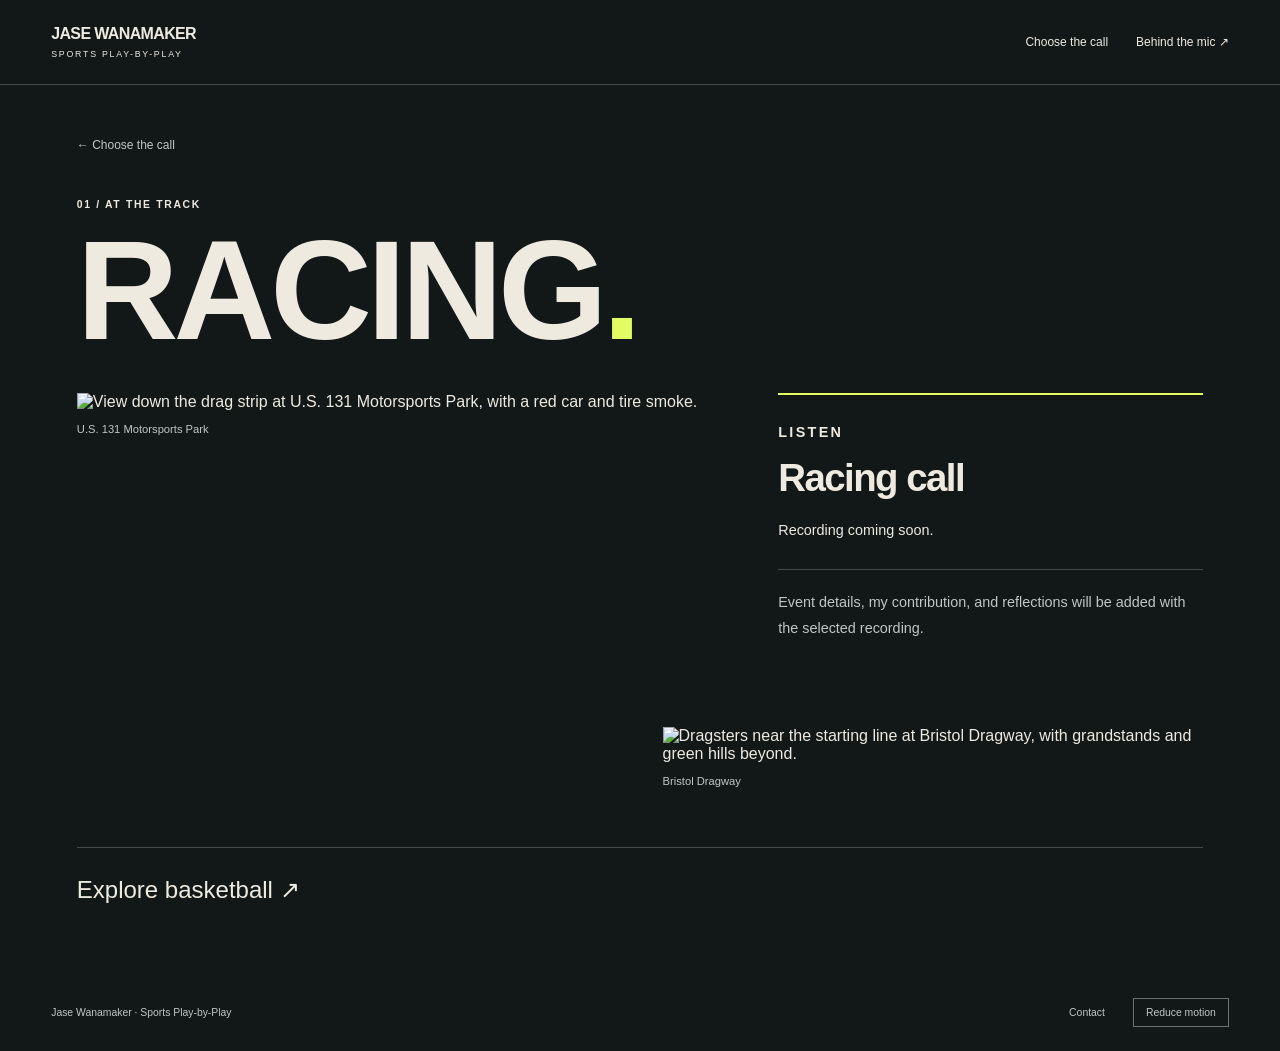
==== racing.html @ 2de504c3 "Add files via upload" ====
<!DOCTYPE html>
<html lang="en"><head><meta charset="utf-8"><meta name="viewport" content="width=device-width, initial-scale=1"><meta name="description" content="Jase Wanamaker — Sports Play-by-Play. Racing and basketball commentary portfolio."><title>Racing | Jase Wanamaker</title><link rel="stylesheet" href="styles.css"><script src="content.js" defer></script><script src="app.js" defer></script></head><body class="project racing" data-project="racing"><a class="skip" href="#main">Skip to content</a><header class="masthead"><a class="wordmark" href="index.html">JASE WANAMAKER<span>SPORTS PLAY-BY-PLAY</span></a><nav aria-label="Main"><a href="index.html">Choose the call</a><a href="about.html">Behind the mic ↗</a></nav></header><main id="main"><div class="project-title"><a href="index.html?sport=racing" class="back-link">← Choose the call</a><p class="eyebrow">01 / AT THE TRACK</p><h1>RACING<span>.</span></h1></div><div class="project-layout"><figure class="venue-lead"><img src="assets/us131.jpg" alt="View down the drag strip at U.S. 131 Motorsports Park, with a red car and tire smoke."><figcaption>U.S. 131 Motorsports Park</figcaption></figure><section class="listening"><p class="eyebrow">LISTEN</p><h2 id="project-call-title">Racing call</h2><p id="project-status">Recording coming soon.</p><div id="project-media" class="media-slot"></div><div id="project-details"></div><p class="pending-note">Event details, my contribution, and reflections will be added with the selected recording.</p><details id="transcript-section" hidden><summary>Read transcript</summary><div id="transcript-text"></div></details></section></div><figure class="second-venue"><img src="assets/bristol.jpg" alt="Dragsters near the starting line at Bristol Dragway, with grandstands and green hills beyond."><figcaption>Bristol Dragway</figcaption></figure><a class="next-sport" href="basketball.html">Explore basketball ↗</a></main><footer><span>Jase Wanamaker · Sports Play-by-Play</span><a href="about.html#contact">Contact</a><button class="motion-toggle" type="button" aria-pressed="false">Reduce motion</button></footer></body></html>
---- styles.css ----
:root{--paper:#eeeae0;--ink:#121818;--accent:#e3fc64;--muted:#bfc7c3;--line:#ffffff35;font-family:Arial,Helvetica,sans-serif;color:var(--paper);background:var(--ink);font-synthesis:none}*{box-sizing:border-box}body{margin:0}a{color:inherit;text-decoration:none}button{font:inherit;color:inherit;cursor:pointer}a:focus-visible,button:focus-visible,summary:focus-visible{outline:3px solid var(--accent);outline-offset:5px}button{border:0}h1,h2,p{margin:0}h1{font-family:Impact,'Arial Narrow',sans-serif;font-weight:900;letter-spacing:-.035em;line-height:.89}h1 span{color:var(--accent)}h2{font-size:clamp(1.7rem,3vw,2.8rem);letter-spacing:-.04em}.eyebrow{font-size:.65rem;font-weight:700;letter-spacing:.16em;line-height:1.6}.skip{position:fixed;top:-100px;left:15px;padding:15px;background:var(--accent);color:var(--ink);z-index:100}.skip:focus{top:12px}.masthead{display:flex;justify-content:space-between;gap:22px;align-items:center;padding:25px 4vw;border-bottom:1px solid var(--line);position:relative;z-index:5}.wordmark{font-size:1rem;font-weight:900;letter-spacing:-.04em}.wordmark span{display:block;margin-top:6px;font-size:.55rem;letter-spacing:.2em;font-weight:400}.masthead nav{display:flex;gap:28px;font-size:.75rem}.masthead nav a:hover{color:var(--accent)}footer{display:flex;align-items:center;gap:28px;padding:24px 4vw;font-size:.65rem;color:var(--muted)}footer>span{margin-right:auto}.motion-toggle{background:transparent;border:1px solid #69736f;padding:8px 12px;font-size:.65rem}.home .masthead{position:absolute;inset:0 0 auto;background:linear-gradient(#07120c99,transparent)}.stage{min-height:850px;height:calc(100svh - 72px);position:relative;isolation:isolate;overflow:hidden;padding:125px 4vw 30px;display:grid;grid-template-columns:1.05fr 1fr;grid-template-rows:auto 1fr auto auto;gap:25px 4vw}.environment{position:absolute;inset:0;z-index:-3;background-image:linear-gradient(90deg,#05100bd9,#07120c30),linear-gradient(0deg,#07120cef,transparent 70%),url('assets/us131.jpg');background-size:cover;background-position:center;transition:filter .6s,transform 1s;transform:scale(1.02)}.stage-top{grid-column:1/-1;display:flex;justify-content:space-between;gap:20px}.edition{font-size:.65rem;letter-spacing:.15em;color:var(--accent)}.call-heading{align-self:center}.call-heading .eyebrow{margin-bottom:24px}.call-heading h1{font-size:clamp(5.5rem,9.2vw,10rem)}.sport-switch{grid-column:1;display:flex;gap:12px;align-self:end}.sport-switch button{display:flex;align-items:center;gap:16px;background:#07120c99;backdrop-filter:blur(12px);border:1px solid #ffffff55;padding:18px 22px;font-weight:800;font-size:.9rem;transition:background .2s}.sport-switch button span{font-size:.6rem;font-weight:400}.sport-switch button[aria-pressed=true]{background:var(--accent);border-color:var(--accent);color:var(--ink)}.sport-switch b{margin-left:12px}.on-air{grid-column:2;grid-row:2/4;align-self:end;background:#111b18e8;backdrop-filter:blur(12px);border:1px solid #ffffff50;position:relative;padding:24px}.player-meta{display:flex;gap:9px;align-items:center;font-size:.65rem;padding-bottom:20px;border-bottom:1px solid var(--line)}.signal{width:7px;height:7px;background:var(--accent);border-radius:50%;flex-shrink:0}.pill{margin-left:auto;font-size:.5rem;letter-spacing:.08em;color:#d5dcd8}.player-main{display:flex;gap:20px;align-items:end;justify-content:space-between;padding:25px 0}.player-main h2{margin:7px 0 12px}.player-main p:not(.eyebrow){font-size:.8rem;color:var(--muted)}.listen-link{font-size:.75rem;border-bottom:1px solid var(--accent);padding-bottom:8px;white-space:nowrap}.listen-link span{color:var(--accent);padding-left:12px}.venue-controls{display:flex;gap:12px;border-top:1px solid var(--line);padding-top:16px}.venue-controls button{background:transparent;border-bottom:1px solid transparent;font-size:.65rem;padding:6px 0;color:var(--muted)}.venue-controls button[aria-pressed=true]{color:var(--accent);border-color:var(--accent)}.scene-caption{grid-column:1/-1;display:flex;justify-content:space-between;font-size:.55rem;letter-spacing:.1em;border-top:1px solid var(--line);padding-top:16px;gap:20px}.court{display:none;pointer-events:none}.home[data-sport=basketball]{--accent:#ffb879}.home[data-sport=basketball] .stage{grid-template-columns:1fr 1.2fr;grid-template-rows:auto auto 1fr auto}.home[data-sport=basketball] .environment{background-image:radial-gradient(ellipse at 70% 45%,#62432c66,transparent 65%),linear-gradient(120deg,#151b24,#090f16);transform:scale(1)}.home[data-sport=basketball] .court{display:block;position:absolute;width:75%;height:76%;right:-12%;top:22%;border:2px solid #ffc58d40;z-index:-2;transform:perspective(900px) rotateY(-20deg) rotateZ(-14deg);border-radius:12px}.court:before{content:'';position:absolute;inset:0 50% 0 0;border-right:2px solid #ffc58d40}.court:after{content:'';position:absolute;border:2px solid #ffc58d40;width:150px;height:150px;left:calc(50% - 75px);top:calc(50% - 75px);border-radius:50%}.home[data-sport=basketball] .call-heading{grid-column:1;grid-row:2;align-self:start}.home[data-sport=basketball] .call-heading h1{font-size:clamp(4.5rem,7vw,8rem)}.home[data-sport=basketball] .sport-switch{grid-column:1;grid-row:3;flex-direction:column;align-self:start;max-width:315px}.home[data-sport=basketball] .sport-switch b{margin-left:auto}.home[data-sport=basketball] .on-air{grid-column:2;grid-row:2/4;align-self:center;padding:36px;background:#101720ef;border-top:3px solid var(--accent)}.home[data-sport=basketball] .player-main{display:block;padding:35px 0}.home[data-sport=basketball] .listen-link{display:inline-block;margin-top:26px}.scene-enter .on-air{animation:arrive .45s ease-out}.scene-enter .call-heading{animation:arrive .6s ease-out}@keyframes arrive{from{opacity:.4;transform:translateY(18px)}to{opacity:1;transform:translateY(0)}}[hidden]{display:none!important}.media-slot audio,.media-slot video{width:100%;margin:15px 0;display:block}.media-slot video{max-height:380px;background:#000}.external-play{display:block;background:var(--accent);color:#121818;padding:16px;margin:14px 0;font-size:.8rem;font-weight:bold}.waveform{display:block;width:100%;height:42px}.playback-status{font-size:.7rem;line-height:1.6;color:var(--muted)}.project main,.about main{padding:50px 6vw 70px;max-width:1700px;margin:auto}.project-title{margin-bottom:40px}.back-link{display:inline-block;font-size:.75rem;margin-bottom:45px;color:var(--muted)}.project-title h1{font-size:clamp(4rem,11vw,10rem);margin-top:14px}.project-layout{display:grid;grid-template-columns:1.5fr 1fr;gap:5vw;align-items:start}.venue-lead{margin:0}.venue-lead img{width:100%;display:block}.venue-lead figcaption,.second-venue figcaption{font-size:.7rem;margin-top:12px;color:var(--muted)}.listening{border-top:2px solid var(--accent);padding:25px 0}.listening h2{margin:10px 0 18px}.listening>p{font-size:.9rem;line-height:1.8}.pending-note{border-top:1px solid var(--line);margin-top:25px;padding-top:20px;color:var(--muted)}.second-venue{width:48%;margin:60px 0 0 auto}.second-venue img{width:100%;display:block}.next-sport{display:block;border-top:1px solid var(--line);margin-top:60px;padding-top:28px;font-size:1.5rem}.basketball{--accent:#ffb879}.basketball .project-layout{grid-template-columns:1fr 1.3fr}.basketball-lead{padding:50px 30px;min-height:340px;display:flex;flex-direction:column;justify-content:center;border:1px solid #ffb87955;background:repeating-linear-gradient(90deg,transparent 0 55px,#ffb87908 56px 57px),#1b2229}.basketball-lead>span{font-family:Impact,'Arial Narrow',sans-serif;font-size:clamp(3rem,5vw,6rem);line-height:1.05}.basketball-lead p{font-size:.75rem;line-height:1.8;margin-top:25px;color:var(--muted)}#project-details section{margin-top:25px}#project-details h3{font-size:.8rem;color:var(--accent)}#project-details p,#transcript-text{font-size:.95rem;line-height:1.8;white-space:pre-line}details{margin-top:25px;border-top:1px solid var(--line);padding-top:15px}summary{cursor:pointer;font-size:.8rem}.about-heading h1{font-size:clamp(5rem,10vw,10rem);margin:22px 0 50px}.about-layout{display:grid;grid-template-columns:1fr 2fr;gap:9vw}.about aside>p{margin:12px 0 35px}.about aside img{width:100%}.about .caption{font-size:.65rem;margin-top:10px;color:var(--muted)}.about article section{padding:30px 0;border-top:1px solid var(--line)}.about article section h2{font-size:1rem;letter-spacing:0;margin-bottom:18px;color:var(--accent)}.about article p{font-size:1.1rem;line-height:1.85}.about article a{display:block;margin-top:15px;text-decoration:underline;overflow-wrap:anywhere}.nojs{padding:25px}.reduced-motion *, .reduced-motion *:before,.reduced-motion *:after{animation:none!important;transition:none!important;scroll-behavior:auto!important}@media(prefers-reduced-motion:reduce){*,*:before,*:after{animation:none!important;transition:none!important;scroll-behavior:auto!important}}@media(min-width:1500px){.stage{min-height:900px}}@media(max-width:850px){.masthead{padding:22px 5vw}.masthead nav{gap:18px}.masthead nav a:first-child{display:none}.stage,.home[data-sport=basketball] .stage{height:auto;min-height:calc(100svh - 80px);display:flex;flex-direction:column;padding:120px 5vw 25px;gap:28px}.stage-top{width:100%}.call-heading,.home[data-sport=basketball] .call-heading{align-self:start;margin:35px 0 15px}.call-heading h1,.home[data-sport=basketball] .call-heading h1{font-size:clamp(4.4rem,15vw,8rem)}.sport-switch,.home[data-sport=basketball] .sport-switch{align-self:stretch;max-width:none;flex-direction:row}.sport-switch button{flex:1;padding:16px 12px;gap:9px;font-size:.75rem}.sport-switch b{margin-left:auto}.on-air,.home[data-sport=basketball] .on-air{align-self:stretch;margin-top:10px;padding:22px}.home[data-sport=basketball] .on-air{margin-top:50px}.scene-caption{margin-top:auto}.scene-caption span:last-child{display:none}.environment{background-position:60% center}.project-layout,.basketball .project-layout{grid-template-columns:1fr}.project main,.about main{padding:35px 5vw 45px}.project-title h1{font-size:clamp(3.2rem,12vw,7rem)}.listening{margin-top:20px}.second-venue{width:80%;margin-top:40px}.about-layout{grid-template-columns:1fr}.about aside{max-width:350px}.about article p{font-size:1rem}footer{flex-wrap:wrap;gap:18px}.player-meta{flex-wrap:wrap}.pill{margin-left:0}.player-main{align-items:start;flex-direction:column;gap:25px}.edition{font-size:.55rem}.stage-top .eyebrow{font-size:.5rem}}@media(max-width:360px){.sport-switch{flex-wrap:wrap}.call-heading h1,.home[data-sport=basketball] .call-heading h1{font-size:4rem}.wordmark{font-size:.85rem}.masthead nav{font-size:.65rem}}

/* Equal-choice opening: no sport is selected until the visitor chooses. */
.sport-gateway{min-height:calc(100svh - 72px);padding:140px 4vw 28px;display:flex;flex-direction:column;background:#101716}
.gateway-intro{display:flex;flex-direction:column;align-items:center;text-align:center;gap:17px;margin-bottom:40px}
.gateway-intro h1{font-size:clamp(2.7rem,5.8vw,6.8rem);line-height:1}
.gateway-intro>p:last-child{font-size:.85rem;color:var(--muted)}
.gateway-choices{display:grid;grid-template-columns:1fr 1fr;gap:20px;flex:1;min-height:360px}
.gateway-choice{position:relative;isolation:isolate;overflow:hidden;border:1px solid #ffffff40;padding:30px;display:flex;flex-direction:column;justify-content:space-between;min-width:0;background:#17201d;transition:border-color .3s,background .3s}
.choose-basketball{--choice-accent:#ffb879;background:#1c222a}.choose-racing{--choice-accent:#e3fc64}
.choice-number{font-size:.65rem;letter-spacing:.2em;color:var(--muted)}
.choice-title{display:flex;align-items:center;justify-content:space-between;gap:15px;margin:60px 0 45px}
.choice-title h2{font-family:Impact,'Arial Narrow',sans-serif;font-size:clamp(2.2rem,4.7vw,5.8rem);letter-spacing:-.035em;line-height:1}
.choice-arrow{font-size:2rem;color:var(--choice-accent);transition:transform .3s}
.choice-enter{display:flex;justify-content:space-between;font-size:.8rem;border-top:1px solid #ffffff40;padding-top:20px}
.choice-enter>span{color:var(--choice-accent)}
.gateway-choice:hover,.gateway-choice:focus-visible{border-color:var(--choice-accent);background:#26342e}
.choose-basketball:hover,.choose-basketball:focus-visible{background:#30323a}
.gateway-choice:hover .choice-arrow,.gateway-choice:focus-visible .choice-arrow{transform:translate(5px,-5px)}
.lane-lines{position:absolute;inset:-20% -5%;z-index:-1;transform:perspective(500px) rotateX(35deg) rotateZ(-22deg);transition:transform .6s}
.lane-lines i{position:absolute;top:0;bottom:0;width:20%;left:23%;border-left:2px solid #e3fc6425;border-right:2px solid #e3fc6425}
.lane-lines i+i{left:50%}.lane-lines:after{content:'';position:absolute;bottom:28%;left:10%;right:10%;border-top:14px dashed #e3fc641c}
.court-lines{position:absolute;z-index:-1;inset:12% -12% -15% 18%;border:2px solid #ffb87926;border-radius:5px;transform:rotate(-18deg);transition:transform .6s}
.court-lines:before{content:'';position:absolute;inset:0 50% 0 0;border-right:2px solid #ffb87926}
.court-lines:after{content:'';position:absolute;width:130px;height:130px;left:calc(50% - 65px);top:calc(50% - 65px);border:2px solid #ffb87926;border-radius:50%}
.gateway-choice:hover .lane-lines,.gateway-choice:focus-visible .lane-lines{transform:perspective(500px) rotateX(35deg) rotateZ(-18deg) scale(1.07)}
.gateway-choice:hover .court-lines,.gateway-choice:focus-visible .court-lines{transform:rotate(-12deg) scale(1.05)}
.gateway-note{text-align:center;margin-top:24px;font-size:.65rem;letter-spacing:.06em;color:var(--muted)}
.back-to-choices{font-size:.7rem;padding:0;background:transparent;border-bottom:1px solid var(--muted);padding-bottom:5px}
@media(max-width:850px){.sport-gateway{padding:125px 5vw 25px}.gateway-intro{margin-bottom:28px}.gateway-choices{min-height:420px;gap:14px}.gateway-choice{padding:22px 16px}.choice-title{flex-direction:column;align-items:start;gap:22px;margin:50px 0 30px}.choice-title h2{font-size:clamp(1.5rem,4.7vw,3.6rem)}.choice-number{font-size:.5rem}.choice-enter{font-size:.7rem}.gateway-note{line-height:1.7}}
@media(max-width:540px){.gateway-choices{grid-template-columns:1fr;min-height:0}.gateway-choice{min-height:200px;padding:20px 24px}.choice-title{flex-direction:row;align-items:center;margin:25px 0}.choice-title h2{font-size:clamp(1.8rem,8.5vw,3rem)}.choice-number{font-size:.55rem}.choice-enter{padding-top:13px}.gateway-intro h1{font-size:clamp(2rem,8.3vw,3rem)}.gateway-intro{gap:13px}.gateway-note{margin-top:18px}}
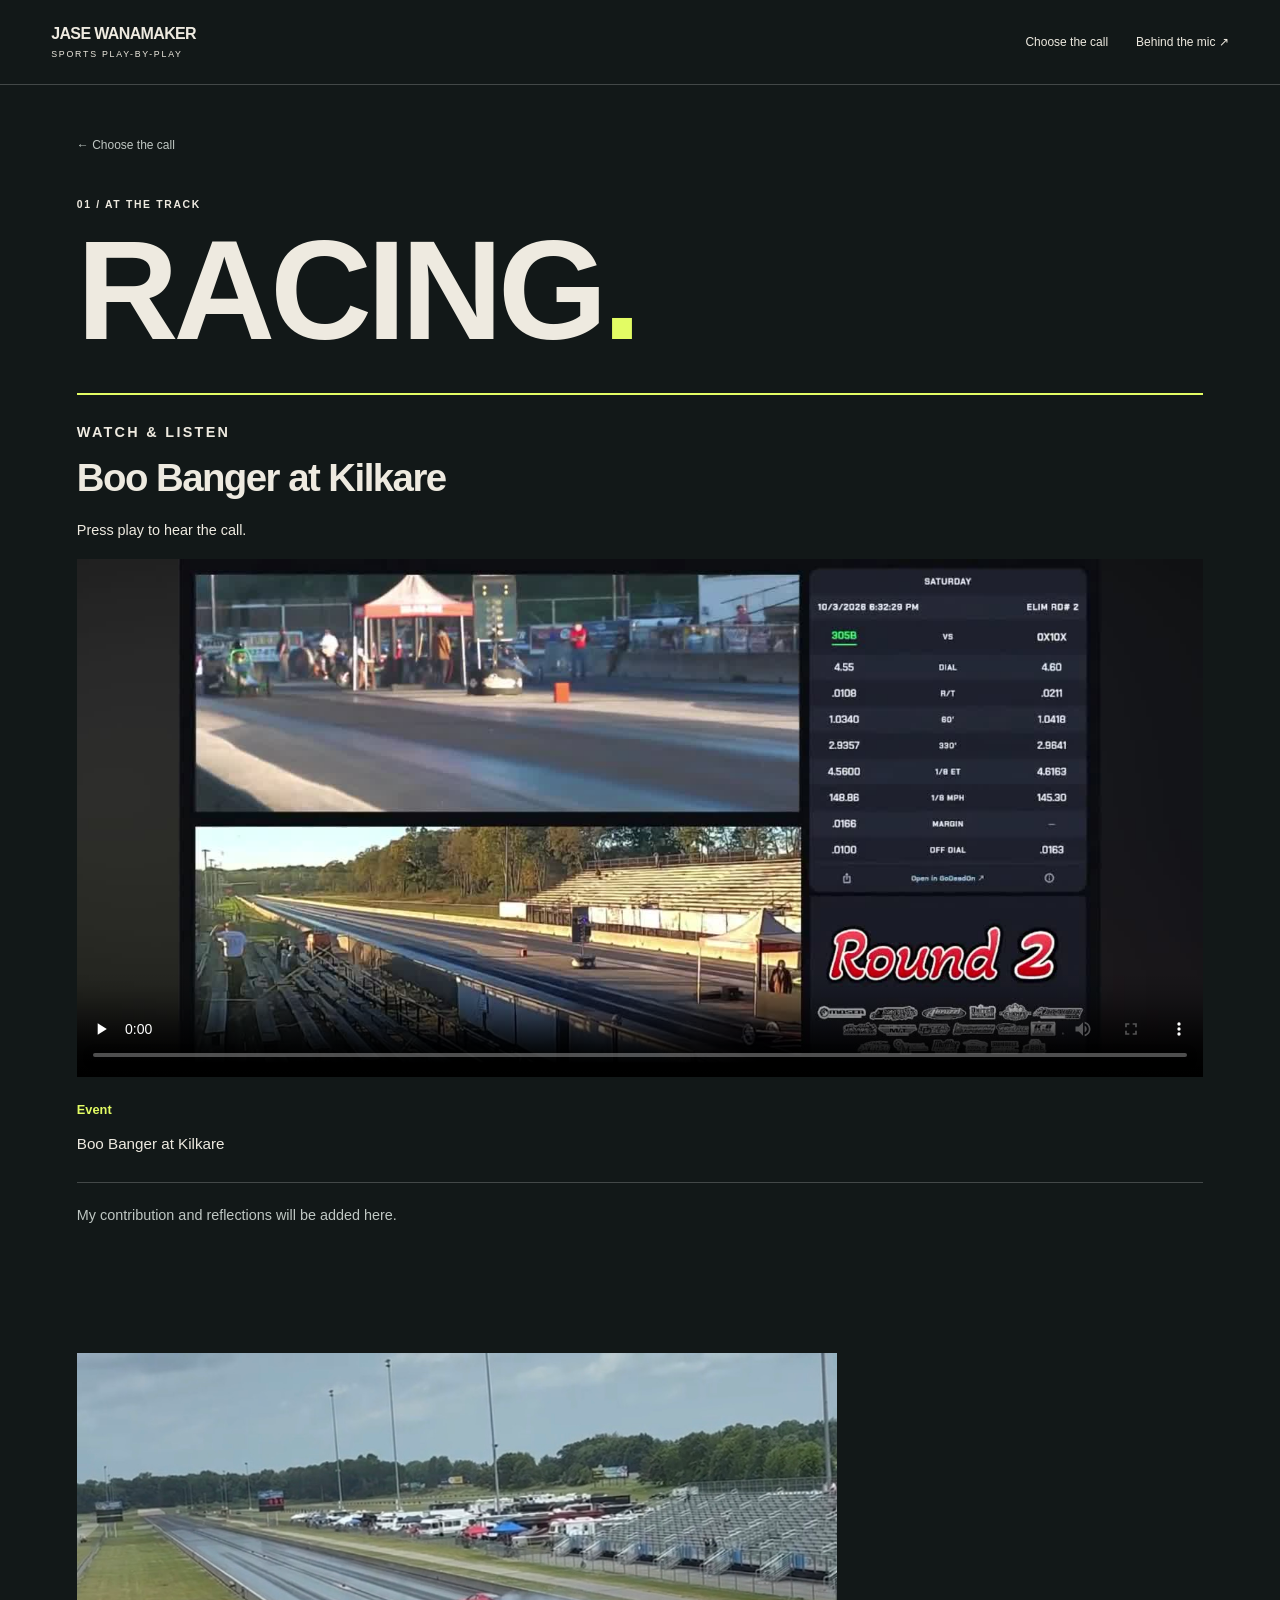
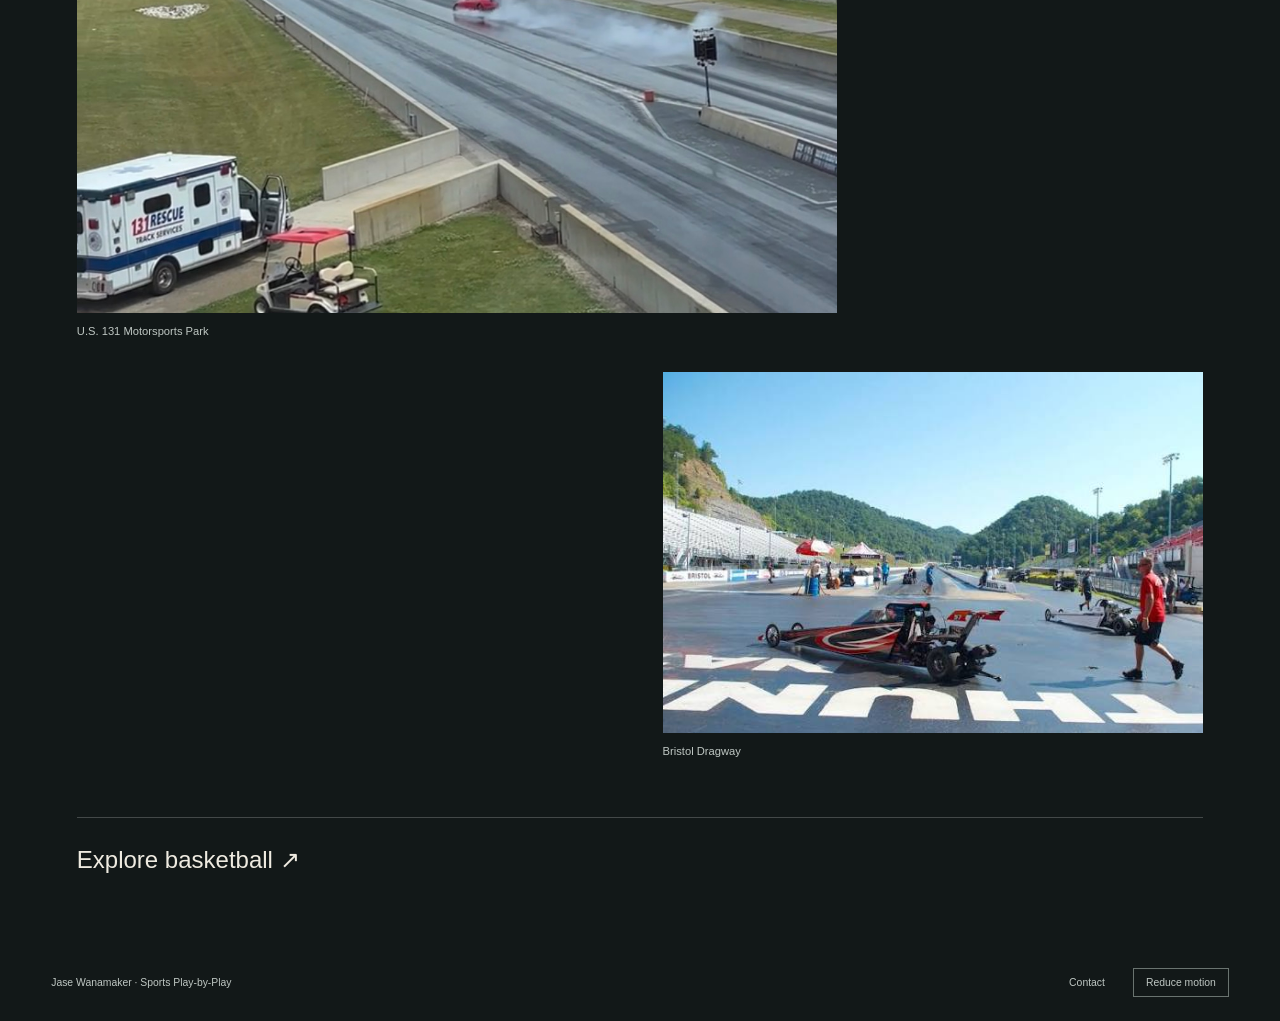
==== commit 8ba1cb9b: "Add files via upload" ====
--- a/racing.html
+++ b/racing.html
@@ -1,2 +1,2 @@
 <!DOCTYPE html>
-<html lang="en"><head><meta charset="utf-8"><meta name="viewport" content="width=device-width, initial-scale=1"><meta name="description" content="Jase Wanamaker — Sports Play-by-Play. Racing and basketball commentary portfolio."><title>Racing | Jase Wanamaker</title><link rel="stylesheet" href="styles.css"><script src="content.js" defer></script><script src="app.js" defer></script></head><body class="project racing" data-project="racing"><a class="skip" href="#main">Skip to content</a><header class="masthead"><a class="wordmark" href="index.html">JASE WANAMAKER<span>SPORTS PLAY-BY-PLAY</span></a><nav aria-label="Main"><a href="index.html">Choose the call</a><a href="about.html">Behind the mic ↗</a></nav></header><main id="main"><div class="project-title"><a href="index.html?sport=racing" class="back-link">← Choose the call</a><p class="eyebrow">01 / AT THE TRACK</p><h1>RACING<span>.</span></h1></div><div class="project-layout"><figure class="venue-lead"><img src="assets/us131.jpg" alt="View down the drag strip at U.S. 131 Motorsports Park, with a red car and tire smoke."><figcaption>U.S. 131 Motorsports Park</figcaption></figure><section class="listening"><p class="eyebrow">LISTEN</p><h2 id="project-call-title">Racing call</h2><p id="project-status">Recording coming soon.</p><div id="project-media" class="media-slot"></div><div id="project-details"></div><p class="pending-note">Event details, my contribution, and reflections will be added with the selected recording.</p><details id="transcript-section" hidden><summary>Read transcript</summary><div id="transcript-text"></div></details></section></div><figure class="second-venue"><img src="assets/bristol.jpg" alt="Dragsters near the starting line at Bristol Dragway, with grandstands and green hills beyond."><figcaption>Bristol Dragway</figcaption></figure><a class="next-sport" href="basketball.html">Explore basketball ↗</a></main><footer><span>Jase Wanamaker · Sports Play-by-Play</span><a href="about.html#contact">Contact</a><button class="motion-toggle" type="button" aria-pressed="false">Reduce motion</button></footer></body></html>+<html lang="en"><head><meta charset="utf-8"><meta name="viewport" content="width=device-width, initial-scale=1"><meta name="description" content="Jase Wanamaker — Sports Play-by-Play. Racing and basketball commentary portfolio."><title>Racing | Jase Wanamaker</title><link rel="stylesheet" href="styles.css"><script src="content.js" defer></script><script src="app.js" defer></script></head><body class="project racing" data-project="racing"><a class="skip" href="#main">Skip to content</a><header class="masthead"><a class="wordmark" href="index.html">JASE WANAMAKER<span>SPORTS PLAY-BY-PLAY</span></a><nav aria-label="Main"><a href="index.html">Choose the call</a><a href="about.html">Behind the mic ↗</a></nav></header><main id="main"><div class="project-title"><a href="index.html?sport=racing" class="back-link">← Choose the call</a><p class="eyebrow">01 / AT THE TRACK</p><h1>RACING<span>.</span></h1></div><div class="project-layout"><figure class="venue-lead"><img src="assets/us131.jpg" alt="View down the drag strip at U.S. 131 Motorsports Park, with a red car and tire smoke."><figcaption>U.S. 131 Motorsports Park</figcaption></figure><section class="listening"><p class="eyebrow">WATCH &amp; LISTEN</p><h2 id="project-call-title">Racing call</h2><p id="project-status">Recording coming soon.</p><div id="project-media" class="media-slot"></div><div id="project-details"></div><p class="pending-note">My contribution and reflections will be added here.</p><details id="transcript-section" hidden><summary>Read transcript</summary><div id="transcript-text"></div></details></section></div><figure class="second-venue"><img src="assets/bristol.jpg" alt="Dragsters near the starting line at Bristol Dragway, with grandstands and green hills beyond."><figcaption>Bristol Dragway</figcaption></figure><a class="next-sport" href="basketball.html">Explore basketball ↗</a></main><footer><span>Jase Wanamaker · Sports Play-by-Play</span><a href="about.html#contact">Contact</a><button class="motion-toggle" type="button" aria-pressed="false">Reduce motion</button></footer></body></html>
--- a/styles.css
+++ b/styles.css
@@ -29,3 +29,14 @@
 .back-to-choices{font-size:.7rem;padding:0;background:transparent;border-bottom:1px solid var(--muted);padding-bottom:5px}
 @media(max-width:850px){.sport-gateway{padding:125px 5vw 25px}.gateway-intro{margin-bottom:28px}.gateway-choices{min-height:420px;gap:14px}.gateway-choice{padding:22px 16px}.choice-title{flex-direction:column;align-items:start;gap:22px;margin:50px 0 30px}.choice-title h2{font-size:clamp(1.5rem,4.7vw,3.6rem)}.choice-number{font-size:.5rem}.choice-enter{font-size:.7rem}.gateway-note{line-height:1.7}}
 @media(max-width:540px){.gateway-choices{grid-template-columns:1fr;min-height:0}.gateway-choice{min-height:200px;padding:20px 24px}.choice-title{flex-direction:row;align-items:center;margin:25px 0}.choice-title h2{font-size:clamp(1.8rem,8.5vw,3rem)}.choice-number{font-size:.55rem}.choice-enter{padding-top:13px}.gateway-intro h1{font-size:clamp(2rem,8.3vw,3rem)}.gateway-intro{gap:13px}.gateway-note{margin-top:18px}}
+
+/* Give the full racing clip room to watch; venue photos remain separate evidence. */
+.racing .project-layout { grid-template-columns: 1fr; }
+.racing .listening { order: -1; }
+.racing #project-media video { max-height: 72vh; width: 100%; background: #000; }
+.racing .venue-lead { width: min(100%, 760px); margin-top: 35px; }
+.racing .second-venue { margin-top: 35px; }
+.racing #project-details { max-width: 760px; }
+@media (max-width: 850px) {
+  .racing #project-media video { max-height: none; }
+}
